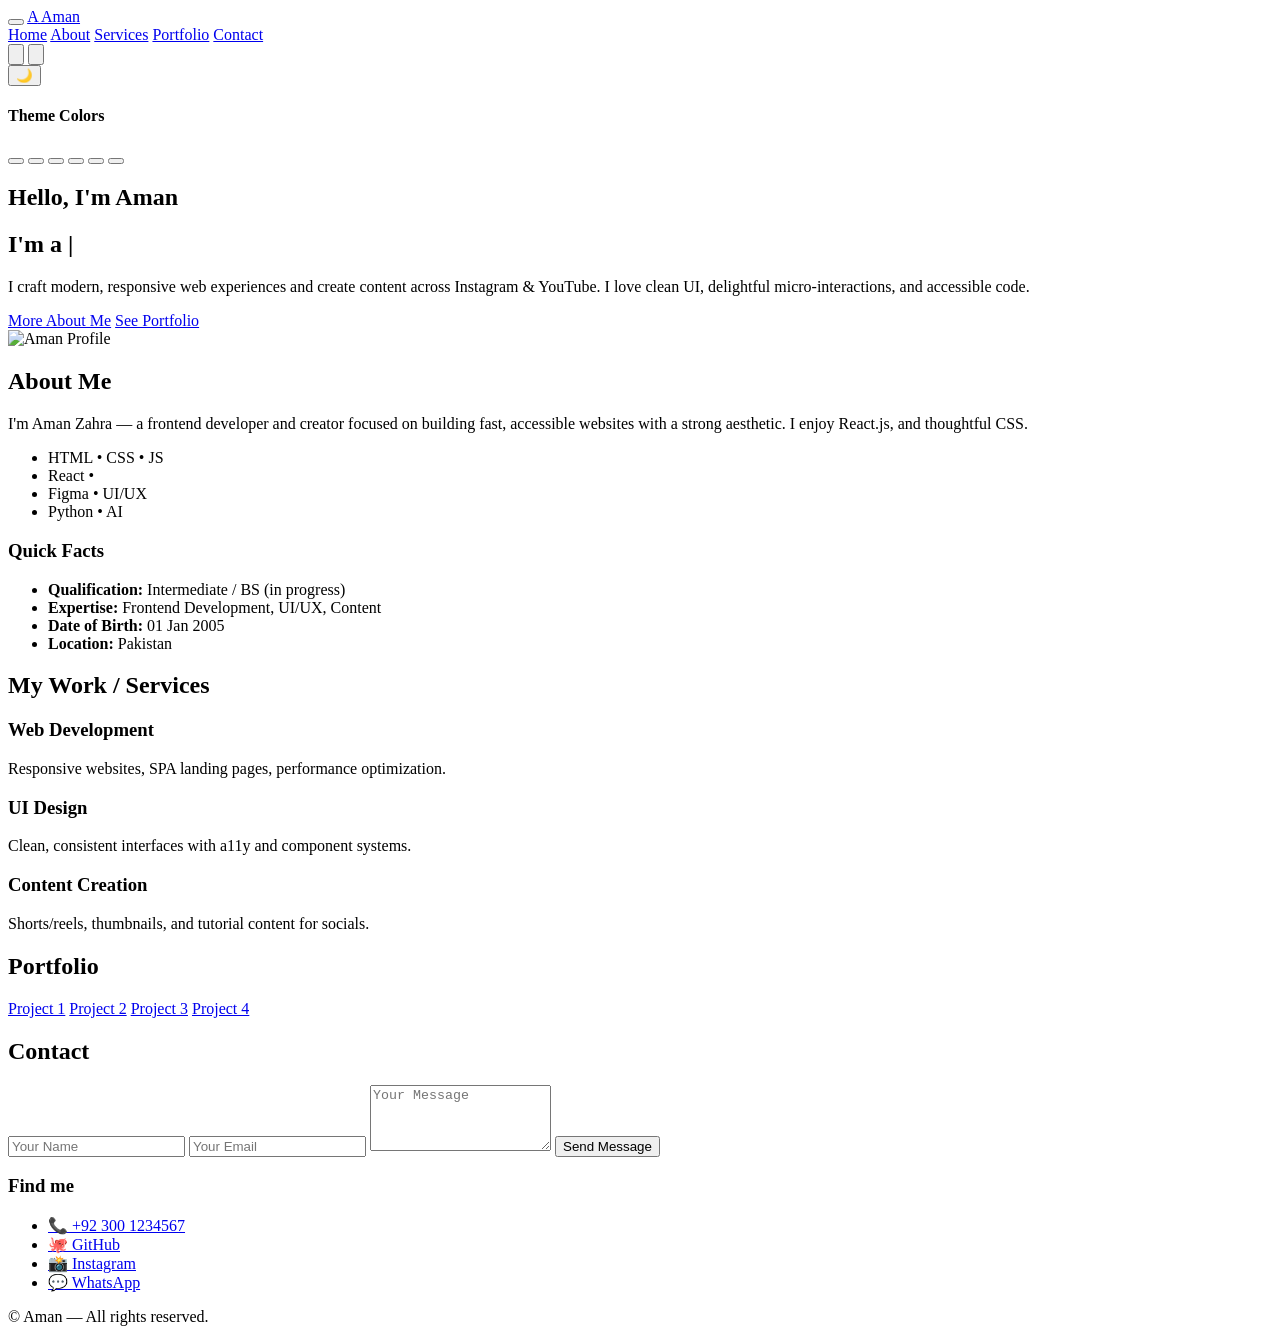
==== index.html @ 029e3807 "Add files via upload" ====
<!-- =============================
  index.html — Aman's Portfolio
  Features: Sidebar nav, sections (Home, About, Services, Portfolio, Contact),
  live theme color switcher, light/dark mode, typing animation,
  responsive layout, decorative arrows around profile image,
  mobile menu, social links. 
============================= -->
<!DOCTYPE html>
<html lang="en" data-theme="dark">

<head>
  <meta charset="utf-8" />
  <meta name="viewport" content="width=device-width, initial-scale=1" />
  <title>Aman — Portfolio</title>
  <link rel="preconnect" href="https://fonts.googleapis.com">
  <link rel="preconnect" href="https://fonts.gstatic.com" crossorigin>
  <link href="https://fonts.googleapis.com/css2?family=Poppins:wght@300;400;600;700&display=swap" rel="stylesheet">
  <link rel="stylesheet" href="./portfolio.css" />
</head>

<body>
  <!-- Sidebar -->
  <aside class="sidebar" id="sidebar">
    <button class="hamburger" id="hamburger" aria-label="Toggle menu">
      <span></span><span></span><span></span>
    </button>
    <!-- sidebar menu continues -->
    </div>
    <a href="#home" class="brand" id="brand">
      <span class="brand-initial">A</span>
      <span class="brand-name">Aman</span>
      <!-- Arrow decoration around name (visible on mobile where profile image is hidden) -->
      <!-- <span class="name-arrows">
          <i class="arrow a1"></i>
          <i class="arrow a2"></i>
          <i class="arrow a3"></i>
          <i class="arrow a4"></i>
        </span> -->
    </a>

    <nav class="nav">
      <a href="#home" class="nav-link active">Home</a>
      <a href="#about" class="nav-link">About</a>
      <a href="#services" class="nav-link">Services</a>
      <a href="#portfolio" class="nav-link">Portfolio</a>
      <a href="#contact" class="nav-link">Contact</a>
    </nav>

    <div class="sidebar-footer">
      <button id="themeToggler" class="icon-btn" title="Light/Dark">
        <svg viewBox="0 0 24 24" class="icon">
          <path d="M12 3a9 9 0 1 0 9 9 7 7 0 0 1-9-9Z" />
        </svg>
      </button>
      <button id="paletteBtn" class="icon-btn" title="Theme Colors">
        <svg viewBox="0 0 24 24" class="icon">
          <path
            d="M12 3a9 9 0 1 0 0 18h2.5a2.5 2.5 0 0 0 0-5H13a1 1 0 0 1-1-1v-0.5a1 1 0 0 1 1-1h2.5a2.5 2.5 0 0 0 0-5H14a1 1 0 0 1-1-1V5a2 2 0 0 0-1-2Z" />
        </svg>
      </button>
    </div>


    <div class="controls">
      <button id="theme-toggle">🌙</button>
      <div class="color-switcher">
        <span data-color="#ff5722" style="background:#ff5722"></span>
        <span data-color="#2196f3" style="background:#2196f3"></span>
        <span data-color="#4caf50" style="background:#4caf50"></span>
        <span data-color="#e91e63" style="background:#e91e63"></span>
      </div>
    </div>




  </aside>

  <!-- Theme Palette Panel -->
  <div class="palette" id="palette">
    <h4>Theme Colors</h4>
    <div class="swatches">
      <button class="swatch" data-color="#ff5722" style="--sw:#ff5722" aria-label="Orange"></button>
      <button class="swatch" data-color="#2196f3" style="--sw:#2196f3" aria-label="Blue"></button>
      <button class="swatch" data-color="#4caf50" style="--sw:#4caf50" aria-label="Green"></button>
      <button class="swatch" data-color="#9c27b0" style="--sw:#9c27b0" aria-label="Purple"></button>
      <button class="swatch" data-color="#e91e63" style="--sw:#e91e63" aria-label="Pink"></button>
      <button class="swatch" data-color="#ffb300" style="--sw:#ffb300" aria-label="Amber"></button>
    </div>
  </div>

  <!-- Main -->
  <main class="main">
    <!-- HOME -->
    <section id="home" class="section home">
      <div class="home-text">
        <h1 class="greeting">Hello, I'm <span class="accent">Aman</span></h1>
        <h2 class="sub">I'm a <span class="typing" aria-live="polite"></span><span class="cursor">|</span></h2>
        <p class="lead">I craft modern, responsive web experiences and create content across Instagram & YouTube. I love
          clean UI, delightful micro‑interactions, and accessible code.</p>
        <div class="cta">
          <a href="#about" class="btn">More About Me</a>
          <a href="#portfolio" class="btn ghost">See Portfolio</a>
        </div>
      </div>
      <div class="home-figure">
        <div class="avatar-wrap">
          <img src="Portfolio.webp" alt="Aman Profile" class="avatar">
          <!-- Decorative theme-colored arrows around profile pic -->
          <span class="decor-arrows">
            <i class="da da1"></i>
            <i class="da da2"></i>
            <i class="da da3"></i>
            <i class="da da4"></i>
          </span>
        </div>
      </div>
    </section>

    <!-- ABOUT -->
    <section id="about" class="section">
      <h2 class="section-title">About Me</h2>
      <div class="about-grid">
        <div>
          <p>I'm Aman Zahra — a frontend developer and creator focused on building fast, accessible websites with a
            strong aesthetic. I enjoy React.js, and thoughtful CSS.</p>
          <ul class="badges">
            <li>HTML • CSS • JS</li>
            <li>React • </li>
            <li>Figma • UI/UX</li>
            <li>Python • AI </li>
          </ul>
        </div>
        <div class="facts">
          <h3>Quick Facts</h3>
          <ul>
            <li><strong>Qualification:</strong> Intermediate / BS (in progress)</li>
            <li><strong>Expertise:</strong> Frontend Development, UI/UX, Content</li>
            <li><strong>Date of Birth:</strong> 01 Jan 2005</li>
            <li><strong>Location:</strong> Pakistan</li>
          </ul>
        </div>
      </div>
    </section>

    <!-- SERVICES -->
    <section id="services" class="section">
      <h2 class="section-title">My Work / Services</h2>
      <div class="cards">
        <article class="card">
          <h3>Web Development</h3>
          <p>Responsive websites, SPA landing pages, performance optimization.</p>
        </article>
        <article class="card">
          <h3>UI Design</h3>
          <p>Clean, consistent interfaces with a11y and component systems.</p>
        </article>
        <article class="card">
          <h3>Content Creation</h3>
          <p>Shorts/reels, thumbnails, and tutorial content for socials.</p>
        </article>
      </div>
    </section>

    <!-- PORTFOLIO -->
    <section id="portfolio" class="section">
      <h2 class="section-title">Portfolio</h2>
      <div class="grid">
        <a class="tile" href="#" aria-label="Project 1"><span>Project 1</span></a>
        <a class="tile" href="#" aria-label="Project 2"><span>Project 2</span></a>
        <a class="tile" href="#" aria-label="Project 3"><span>Project 3</span></a>
        <a class="tile" href="#" aria-label="Project 4"><span>Project 4</span></a>
      </div>
    </section>

    <!-- CONTACT -->
    <section id="contact" class="section">
      <h2 class="section-title">Contact</h2>
      <div class="contact-wrap">
        <form class="contact-form" onsubmit="event.preventDefault(); alert('Thanks, I\'ll get back to you!');">
          <input type="text" placeholder="Your Name" required />
          <input type="email" placeholder="Your Email" required />
          <textarea placeholder="Your Message" rows="4"></textarea>
          <button class="btn" type="submit">Send Message</button>
        </form>
        <div class="contact-info">
          <h3>Find me</h3>
          <ul class="links">
            <li><a href="tel:+923001234567">📞 +92 300 1234567</a></li>
            <li><a href="https://github.com/" target="_blank" rel="noreferrer">🐙 GitHub</a></li>
            <li><a href="https://instagram.com/" target="_blank" rel="noreferrer">📸 Instagram</a></li>
            <li><a href="https://wa.me/923001234567" target="_blank" rel="noreferrer">💬 WhatsApp</a></li>
          </ul>
        </div>
      </div>
    </section>

    <footer class="footer">© <span id="year"></span> Aman — All rights reserved.</footer>
  </main>

  <script src="portfolio.js"></script>
</body>

</html>
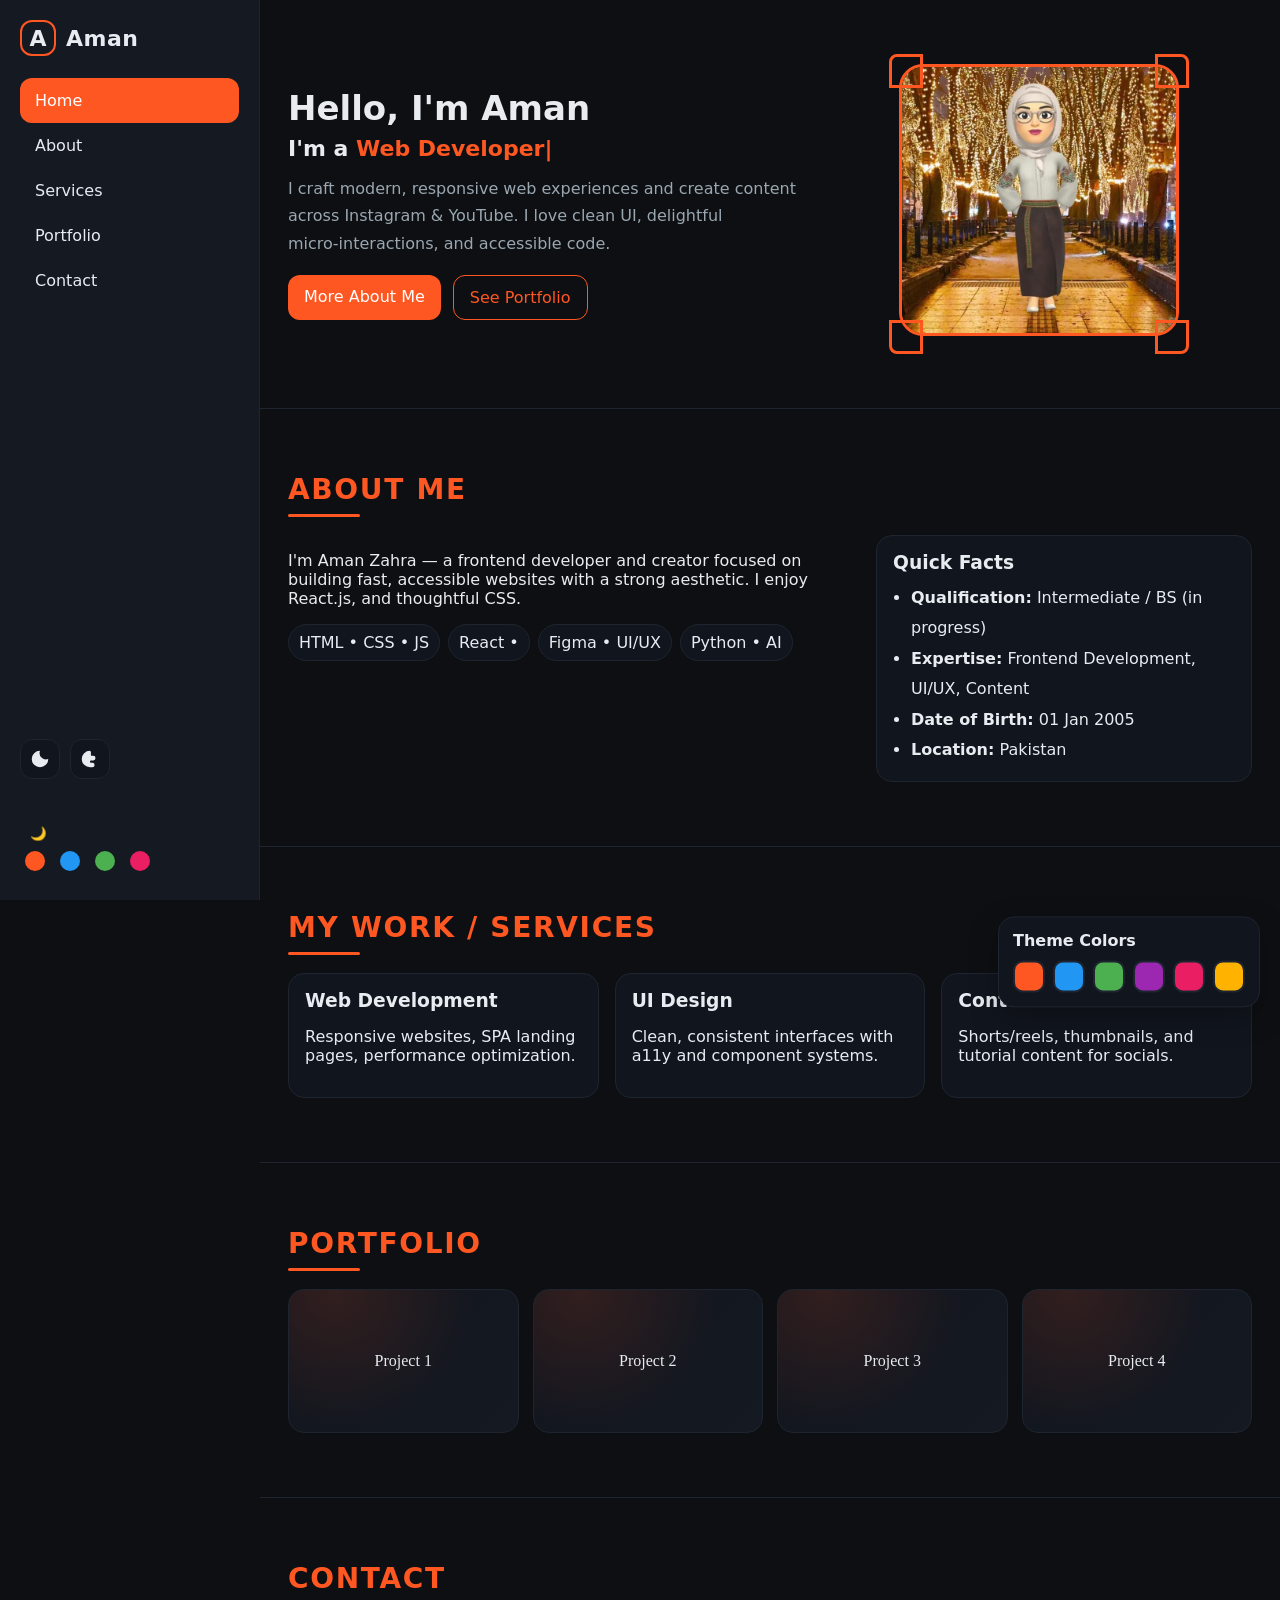
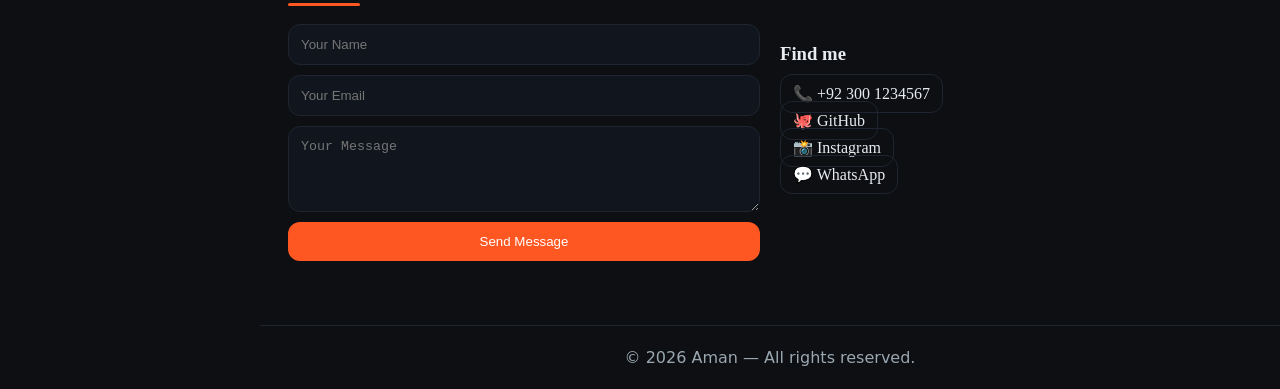
==== commit 27171bb6: "Add files via upload" ====
--- a/index.html
+++ b/index.html
@@ -105,7 +105,7 @@
       </div>
       <div class="home-figure">
         <div class="avatar-wrap">
-          <img src="Portfolio.webp" alt="Aman Profile" class="avatar">
+          <img src="portfolio.webp" alt="Aman Profile" class="avatar">
           <!-- Decorative theme-colored arrows around profile pic -->
           <span class="decor-arrows">
             <i class="da da1"></i>
--- a/portfolio.css
+++ b/portfolio.css
@@ -0,0 +1,160 @@
+@font-face{
+    font-family: Buttermilk;
+    src: url(./Buttermilk.woff2);
+}
+:root{
+  --accent:#ff5722; /* live theme color */
+  --bg:#0d0f12;     /* dark bg */
+  --bg-soft:#151922;
+  --text:#e8ecf1;
+  --muted:#9aa7b1;
+  --card:#11151d;
+  --border:#1e2530;
+
+}
+
+/* Light theme overrides */
+:root[data-theme="light"], html[data-theme="light"]{
+  --bg:#f7f9fc; --bg-soft:#ffffff; --text:#0f1720; --muted:#4b5563; --card:#ffffff; --border:#e5e7eb;
+  
+}
+
+*{box-sizing:border-box}
+html,body{height:100%}
+body{margin:0;font-family:Poppins,system-ui,-apple-system,Segoe UI,Roboto,Arial,sans-serif;background:var(--bg);color:var(--text);display:flex}
+
+
+/* ===== Sidebar ===== */
+.sidebar{position:fixed;inset:0 auto 0 0;width:260px;background:var(--bg-soft);border-right:1px solid var(--border);padding:20px;display:flex;flex-direction:column;gap:12px;z-index:40}
+.brand{display:flex;align-items:center;gap:10px;text-decoration:none;color:var(--text);font-weight:700;font-size:22px}
+.brand-initial{width:36px;height:36px;display:grid;place-items:center;border:2px solid var(--accent);border-radius:12px}
+.brand-name{letter-spacing:0.5px}
+.name-arrows{position:relative;width:0;height:0}
+.name-arrows .arrow{position:absolute;width:14px;height:14px;border:2px solid var(--accent)}
+.name-arrows .a1{top:-8px;left:-18px;border-right:none;border-bottom:none;transform:rotate(0deg)}
+.name-arrows .a2{top:-8px;left:40px;border-left:none;border-bottom:none}
+.name-arrows .a3{top:18px;left:-18px;border-right:none;border-top:none}
+.name-arrows .a4{top:18px;left:40px;border-left:none;border-top:none}
+   /* font-family: Buttermilk; */
+
+.nav{display:flex;flex-direction:column;margin-top:10px}
+.nav-link{padding:12px 14px;border-radius:12px;color:var(--text);text-decoration:none;border:1px solid transparent}
+.nav-link:hover{border-color:var(--border);background:linear-gradient(0deg,transparent,rgba(0,0,0,.05))}
+.nav-link.active{background:var(--accent);color:#fff}
+
+.sidebar-footer{margin-top:auto;display:flex;gap:10px}
+.icon-btn{width:40px;height:40px;border-radius:12px;border:1px solid var(--border);background:var(--card);display:grid;place-items:center;cursor:pointer}
+.icon-btn .icon{width:22px;height:22px;fill:var(--text)}
+
+.hamburger{position:absolute;top:16px;right:-54px;width:44px;height:40px;border-radius:10px;border:1px solid var(--border);background:var(--card);display:none;flex-direction:column;justify-content:center;align-items:center;gap:5px;cursor:pointer}
+.hamburger span{width:22px;height:2px;background:var(--text)}
+
+/* ===== Theme Palette ===== */
+.palette{position:fixed;right:20px;bottom:20px;background:var(--card);border:1px solid var(--border);padding:14px;border-radius:16px;box-shadow:0 10px 30px rgba(0,0,0,.25);z-index:50;transform:translateY(140%);transition:transform .25s ease}
+.palette.open{transform:translateY(0)}
+.palette h4{margin:0 0 10px 0}
+.swatches{display:grid;grid-template-columns:repeat(6,32px);gap:8px}
+.swatch{width:32px;height:32px;border-radius:10px;border:2px solid var(--border);background:var(--sw);cursor:pointer}
+
+
+
+.controls {
+  margin-top: 30px;
+    
+}
+.color-switcher span {
+  display: inline-block;
+  width: 20px; height: 20px;
+  margin: 5px;
+  border-radius: 50%;
+  cursor: pointer;
+    
+}
+#theme-toggle {
+  background: none; border: 2px solid var(--main-color);
+  padding: 5px 10px; border-radius: 5px;
+  cursor: pointer; color: var(--main-color);
+    
+}
+
+/* ===== Main & Sections ===== */
+.main{margin-left:260px;width:100%;min-height:100dvh;}
+.section{padding:64px 28px;border-bottom:1px solid var(--border)}
+.section-title{font-size:28px;margin:0 0 18px 0;color:var(--accent);text-transform:uppercase;letter-spacing:.06em;position:relative;}
+.section-title::after{content:"";display:block;width:72px;height:3px;background:var(--accent);margin-top:8px;border-radius:2px}
+
+/* Home layout */
+.home{display:grid;grid-template-columns:1.2fr 1fr;gap:28px;align-items:center;}
+.greeting{font-size:34px;margin:0 0 8px 0}
+.sub{font-size:22px;margin:0 0 14px 0}
+.typing{color:var(--accent);font-weight:700;}
+.cursor{color:var(--accent);animation:blink 1s steps(2,end) infinite;}
+@keyframes blink{50%{opacity:0}}
+.lead{color:var(--muted);line-height:1.7;margin:0 0 18px 0}
+.cta{display:flex;gap:12px}
+.btn{background:var(--accent);color:#fff;border:none;padding:12px 16px;border-radius:12px;text-decoration:none;display:inline-block;}
+.btn.ghost{background:transparent;color:var(--accent);border:1px solid var(--accent)}
+
+/* Avatar & arrows */
+.avatar-wrap{position:relative;width:280px;aspect-ratio:1;border-radius:24px;display:grid;place-items:center;margin-inline:auto}
+.avatar{width:100%;height:100%;object-fit:cover;border-radius:24px;border:3px solid var(--accent)}
+.decor-arrows .da{position:absolute;width:34px;height:34px;border:3px solid var(--accent)}
+.da1{top:-10px;left:-10px;border-right:none;border-bottom:none;border-radius:8px 0 0 0}
+.da2{top:-10px;right:-10px;border-left:none;border-bottom:none;border-radius:0 8px 0 0}
+.da3{bottom:-10px;left:-10px;border-right:none;border-top:none;border-radius:0 0 0 8px}
+.da4{bottom:-10px;right:-10px;border-left:none;border-top:none;border-radius:0 0 8px 0}
+
+/* About */
+.about-grid{display:grid;grid-template-columns:1.2fr .8fr;gap:24px;}
+.badges{display:flex;flex-wrap:wrap;gap:8px;padding:0;margin:14px 0 0 0;list-style:none}
+.badges li{padding:8px 10px;border-radius:999px;background:var(--card);border:1px solid var(--border)}
+.facts{background:var(--card);border:1px solid var(--border);padding:16px;border-radius:16px}
+.facts h3{margin:0 0 10px 0}
+.facts ul{margin:0;padding-left:18px;line-height:1.9}
+
+/* Services */
+.cards{display:grid;grid-template-columns:repeat(3,1fr);gap:16px}
+.card{background:var(--card);border:1px solid var(--border);padding:16px;border-radius:16px}
+.card h3{margin:0 0 8px 0}
+
+/* Portfolio */
+.grid{display:grid;grid-template-columns:repeat(4,1fr);gap:14px}
+.tile{position:relative;aspect-ratio:16/10;border-radius:16px;border:1px solid var(--border);background:linear-gradient(135deg,var(--card),var(--bg-soft));color:var(--text);text-decoration:none;display:grid;place-items:center;overflow:hidden; font-family: Buttermilk;}
+.tile span{position:relative;z-index:1}
+.tile::after{content:"";position:absolute;inset:0;background:radial-gradient(circle at 20% 0%, color-mix(in oklab, var(--accent) 20%, transparent), transparent 60%);opacity:.7;transition:transform .3s ease; font-family: Buttermilk;}
+.tile:hover::after{transform:scale(1.1)}
+
+/* Contact */
+.contact-wrap{display:grid;grid-template-columns:1fr 1fr;gap:20px; font-family: Buttermilk;}
+.contact-form{display:grid;gap:10px; font-family: Buttermilk;}
+.contact-form input, .contact-form textarea{background:var(--card);border:1px solid var(--border);color:var(--text);padding:12px;border-radius:12px;}
+.links{list-style:none;margin:6px 0 0 0;padding:0;display:grid;gap:8px; font-family: Buttermilk;}
+.links a{color:var(--text);text-decoration:none;border:1px solid var(--border);padding:10px 12px;border-radius:12px;}
+.links a:hover{border-color:var(--accent);color:var(--accent)}
+
+.footer{padding:22px;text-align:center;color:var(--muted);}
+
+/* ===== Responsive ===== */
+@media (max-width: 1100px){
+  .home{grid-template-columns:1fr;}
+  .avatar-wrap{width:220px}
+  .about-grid{grid-template-columns:1fr}
+  .cards{grid-template-columns:repeat(2,1fr)}
+  .grid{grid-template-columns:repeat(3,1fr)}
+
+}
+@media (max-width: 820px){
+  .sidebar{width:220px}
+  .main{margin-left:220px}
+  .grid{grid-template-columns:repeat(2,1fr)}
+  .contact-wrap{grid-template-columns:1fr}
+}
+@media (max-width: 680px){
+  .sidebar{transform:translateX(-100%)}
+  .sidebar.open{transform:translateX(0)}
+  .hamburger{display:flex}
+  .main{margin-left:0}
+  .section{padding:56px 18px}
+  .grid{grid-template-columns:1fr}
+}
+
